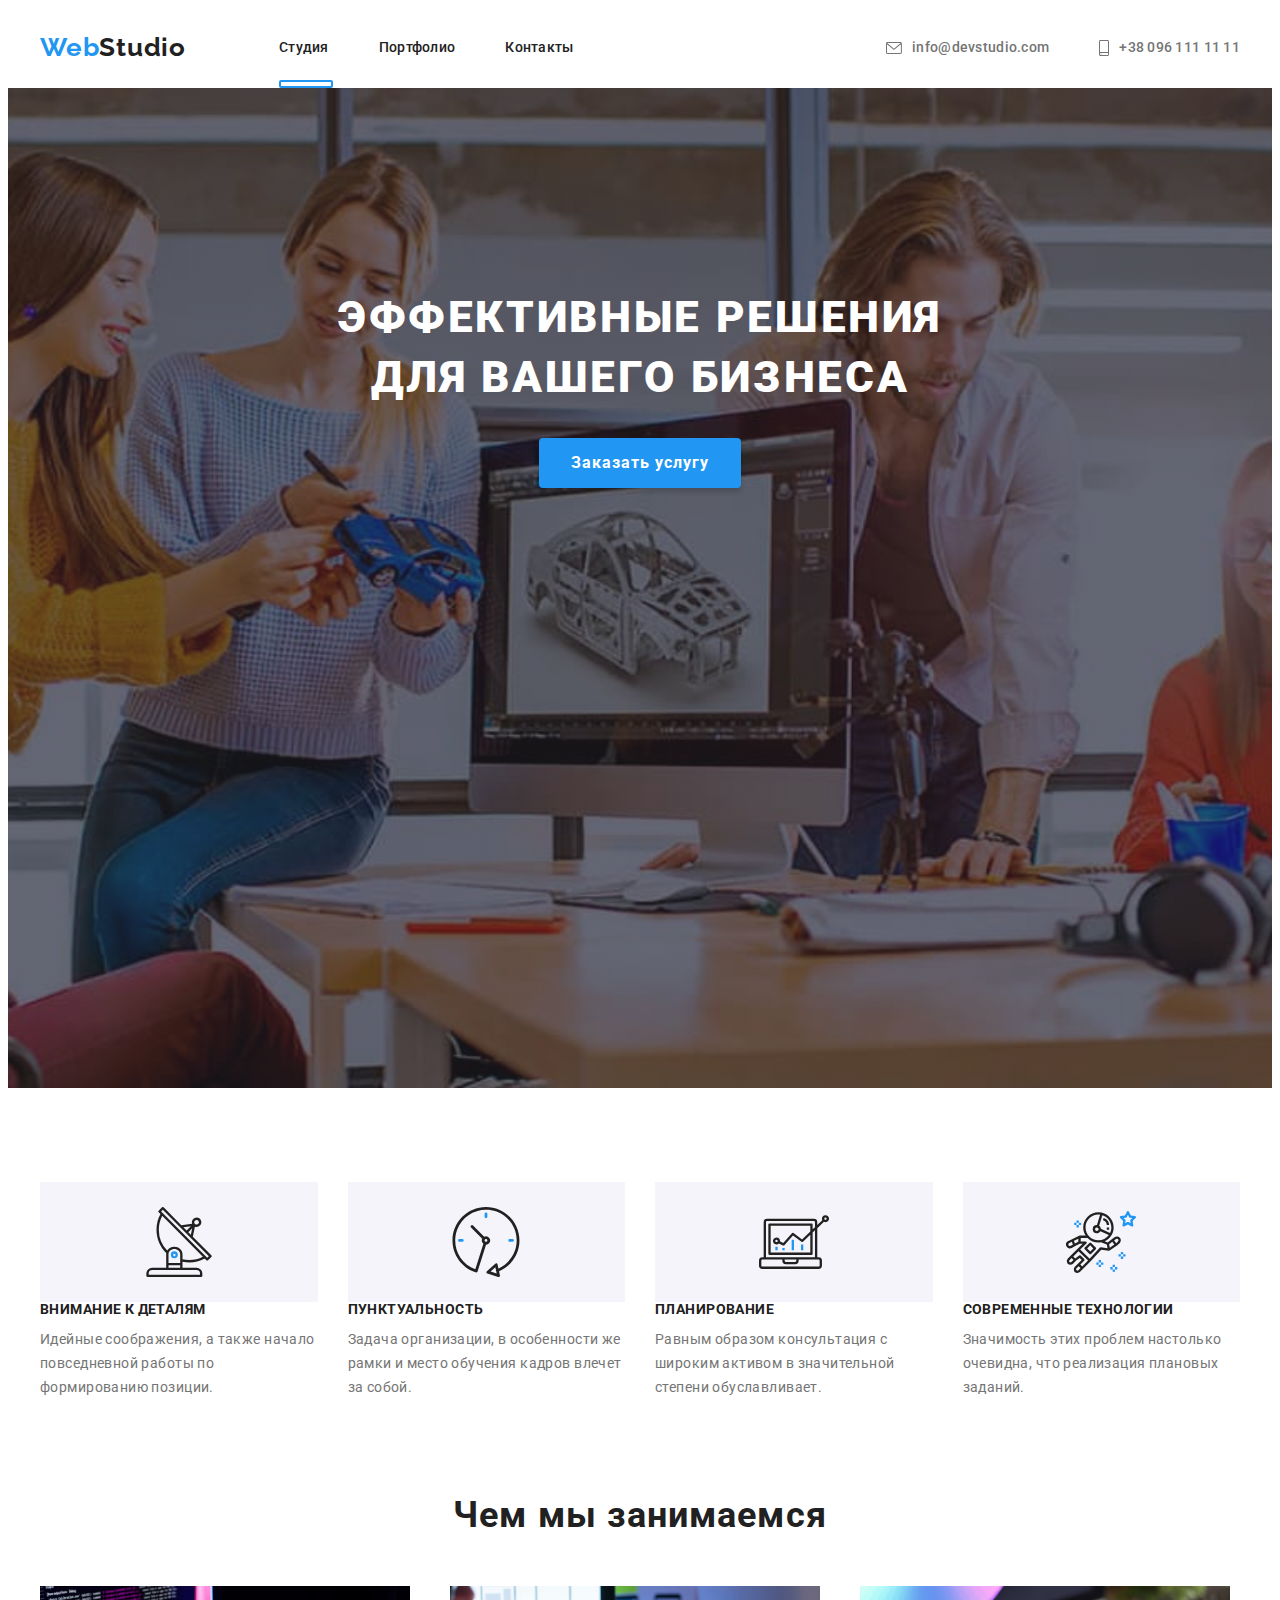
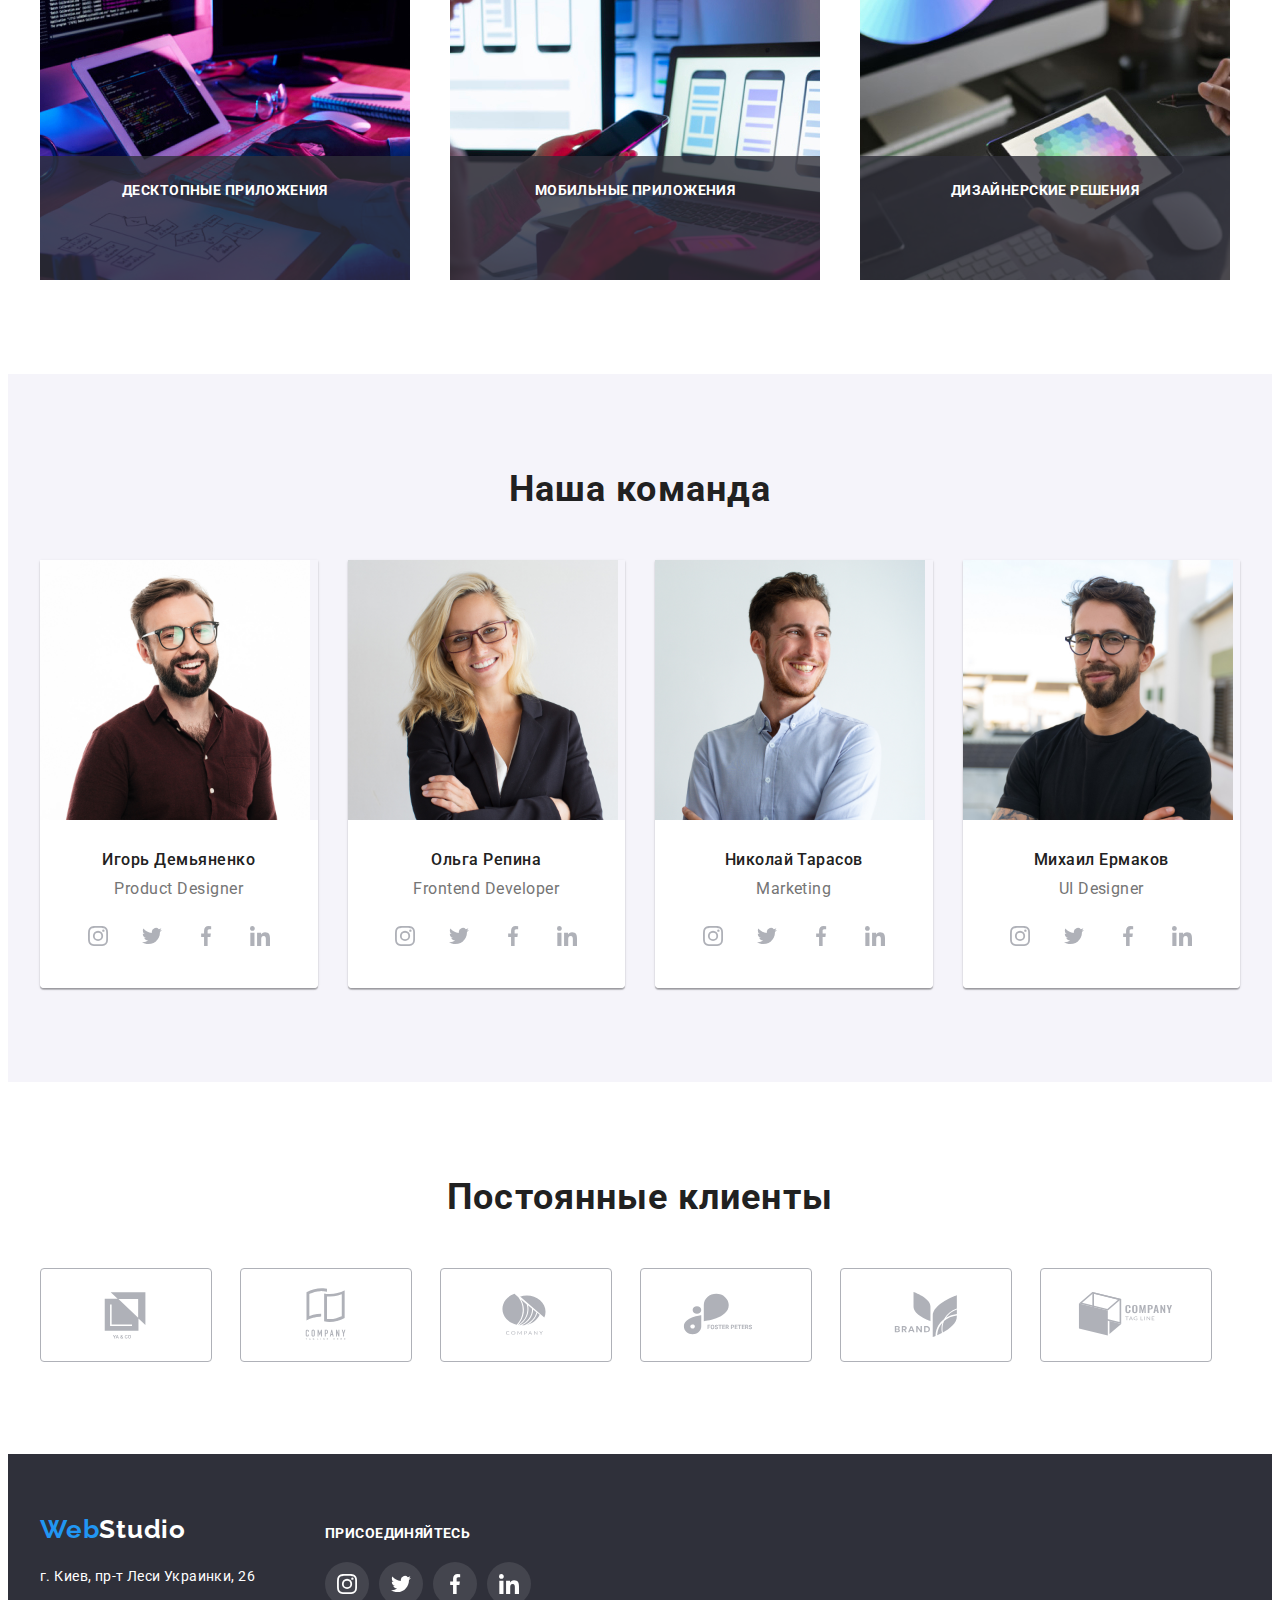
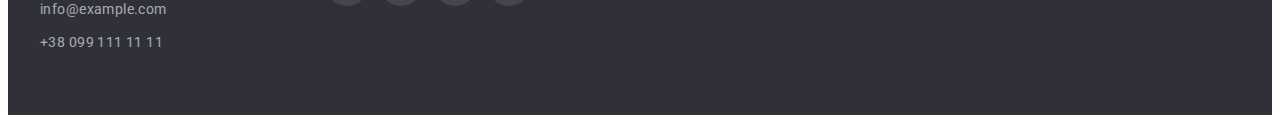
==== index.html @ 401a3b69 "animations+modal window added" ====
<!DOCTYPE html>
<html lang="ru">
  <head>
    <meta charset="UTF-8" />
    <meta http-equiv="X-UA-Compatible" content="IE=edge" />
    <meta name="viewport" content="width=device-width, initial-scale=1.0" />
    <title>WebStudio</title>
    <link rel="preconnect" href="https://fonts.googleapis.com" />
    <link rel="preconnect" href="https://fonts.gstatic.com" crossorigin />
    <link
      href="https://fonts.googleapis.com/css2?family=Raleway:wght@700&family=Roboto:wght@400;500;700;900&display=swap"
      rel="stylesheet"
    />
    <link
      rel="stylesheet"
      href="https://cdnjs.cloudflare.com/ajax/libs/modern-normalize/1.1.0/modern-normalize.min.css"
      integrity="sha512-wpPYUAdjBVSE4KJnH1VR1HeZfpl1ub8YT/NKx4PuQ5NmX2tKuGu6U/JRp5y+Y8XG2tV+wKQpNHVUX03MfMFn9Q=="
      crossorigin="anonymous"
      referrerpolicy="no-referrer"
    />
    <link rel="stylesheet" href="./css/styles.css" />
  </head>

  <body>
    <!-- Header -->
    <header class="site-header">
      <div class="container main-nav">
        <a href="./index.html" lang="en" class="logo link"><span class="accent">Web</span>Studio</a>
        <nav class="site-nav">
          <ul class="nav-list list">
            <li class="nav-item">
              <a href="./index.html" class="nav-link link current">Студия</a>
            </li>
            <li class="nav-item">
              <a href="./portfolio.html" class="nav-link link">Портфолио</a>
            </li>
            <li class="nav-item"><a href="" class="nav-link link">Контакты</a></li>
          </ul>
        </nav>

        <ul class="contacts-list list">
          <li class="contacts-item">
            <a href="mailto:info@devstudio.com" class="contacts-link link">
              <svg class="contacts-icon" width="16" height="12">
                <use href="./images/icons.svg#icon-envelope"></use></svg
              >info@devstudio.com</a
            >
          </li>
          <li class="contacts-item">
            <a href="tel:+380991111111" class="contacts-link link">
              <svg class="contacts-icon" width="10" height="16">
                <use href="./images/icons.svg#icon-smartphone"></use></svg
              >+38 096 111 11 11</a
            >
          </li>
        </ul>
      </div>
    </header>

    <!-- Main section of the page -->
    <main>
      <!-- Hero part -->
      <section class="hero">
        <div class="hero-overlay">
          <div class="container">
            <h1 class="hero-title">Эффективные решения для вашего бизнеса</h1>
            <button type="button" class="button btn-primary" data-modal-open>
              Заказать услугу
            </button>
          </div>
        </div>
      </section>

      <!-- Section of advantages -->
      <section class="advantages section">
        <div class="container">
          <h2 class="visually-hidden">Наши особенности</h2>
          <ul class="advantages-list list">
            <li class="advantages-items">
              <div class="advantages-wrap">
                <svg class="advantages-icon" width="70" height="70">
                  <use href="./images/icons.svg#icon-antenna"></use>
                </svg>
              </div>
              <h3 class="advantages-title">Внимание к деталям</h3>
              <p class="advantages-text">
                Идейные соображения, а также начало повседневной работы по формированию позиции.
              </p>
            </li>

            <li class="advantages-items">
              <div class="advantages-wrap">
                <svg class="advantages-icon" width="70" height="70">
                  <use href="./images/icons.svg#icon-clock"></use>
                </svg>
              </div>
              <h3 class="advantages-title">Пунктуальность</h3>
              <p class="advantages-text">
                Задача организации, в особенности же рамки и место обучения кадров влечет за собой.
              </p>
            </li>

            <li class="advantages-items">
              <div class="advantages-wrap">
                <svg class="advantages-icon" width="70" height="70">
                  <use href="./images/icons.svg#icon-diagram"></use>
                </svg>
              </div>
              <h3 class="advantages-title">Планирование</h3>
              <p class="advantages-text">
                Равным образом консультация с широким активом в значительной степени обуславливает.
              </p>
            </li>

            <li class="advantages-items">
              <div class="advantages-wrap">
                <svg class="advantages-icon">
                  <use href="./images/icons.svg#icon-astronaut"></use>
                </svg>
              </div>
              <h3 class="advantages-title">Современные технологии</h3>
              <p class="advantages-text">
                Значимость этих проблем настолько очевидна, что реализация плановых заданий.
              </p>
            </li>
          </ul>
        </div>
      </section>

      <section class="about">
        <div class="container">
          <h2 class="about-title title">Чем мы занимаемся</h2>
          <ul class="about-list list">
            <li class="about-item">
              <img
                src="./images/computer-working.jpg"
                alt="Разработка алгоритма"
                width="370"
                height="294"
              />
              <p class="about-text">Десктопные приложения</p>
            </li>

            <li class="about-item">
              <img
                src="./images/laptop-working.jpg"
                alt="Разработка приложения"
                width="370"
                height="294"
              />
              <p class="about-text">Мобильные приложения</p>
            </li>

            <li class="about-item">
              <img
                src="./images/tablet-working.jpg"
                alt="Подбор палитры цветов"
                width="370"
                height="294"
              />
              <p class="about-text">Дизайнерские решения</p>
            </li>
          </ul>
        </div>
      </section>

      <!-- Section of team members presentation -->
      <section class="team section">
        <div class="container">
          <h2 class="team-title title">Наша команда</h2>
          <ul class="team-list list">
            <li class="team-item">
              <img src="./images/demianenko.jpg" alt="Product Designer" width="270" height="260" />
              <div class="team-wrapper">
                <h3 class="team-item-title">Игорь Демьяненко</h3>
                <p lang="en" class="team-text">Product Designer</p>
                <ul class="team-socials-list list">
                  <li class="team-socials-item">
                    <a href="" class="team-socials-link" aria-label="instagram">
                      <svg class="team-socials-icon" width="20" height="20">
                        <use href="./images/icons.svg#icon-instagram"></use>
                      </svg>
                    </a>
                  </li>
                  <li class="team-socials-item">
                    <a href="" class="team-socials-link" aria-label="twitter">
                      <svg class="team-socials-icon" width="20" height="20">
                        <use href="./images/icons.svg#icon-twitter"></use>
                      </svg>
                    </a>
                  </li>
                  <li class="team-socials-item">
                    <a href="" class="team-socials-link" aria-label="facebook">
                      <svg class="team-socials-icon" width="20" height="20">
                        <use href="./images/icons.svg#icon-facebook"></use>
                      </svg>
                    </a>
                  </li>
                  <li class="team-socials-item">
                    <a href="" class="team-socials-link" aria-label="linkedin">
                      <svg class="team-socials-icon" width="20" height="20">
                        <use href="./images/icons.svg#icon-linkedin"></use>
                      </svg>
                    </a>
                  </li>
                </ul>
              </div>
            </li>

            <li class="team-item">
              <img src="./images/repina.jpg" alt="Frontend Developer" width="270" height="260" />
              <div class="team-wrapper">
                <h3 class="team-item-title">Ольга Репина</h3>
                <p lang="en" class="team-text">Frontend Developer</p>
                <ul class="team-socials-list list">
                  <li class="team-socials-item">
                    <a href="" class="team-socials-link" aria-label="instagram">
                      <svg class="team-socials-icon" width="20" height="20">
                        <use href="./images/icons.svg#icon-instagram"></use>
                      </svg>
                    </a>
                  </li>
                  <li class="team-socials-item">
                    <a href="" class="team-socials-link" aria-label="twitter">
                      <svg class="team-socials-icon" width="20" height="20">
                        <use href="./images/icons.svg#icon-twitter"></use>
                      </svg>
                    </a>
                  </li>
                  <li class="team-socials-item">
                    <a href="" class="team-socials-link" aria-label="facebook">
                      <svg class="team-socials-icon" width="20" height="20">
                        <use href="./images/icons.svg#icon-facebook"></use>
                      </svg>
                    </a>
                  </li>
                  <li class="team-socials-item">
                    <a href="" class="team-socials-link" aria-label="linkedin">
                      <svg class="team-socials-icon" width="20" height="20">
                        <use href="./images/icons.svg#icon-linkedin"></use>
                      </svg>
                    </a>
                  </li>
                </ul>
              </div>
            </li>

            <li class="team-item">
              <img src="./images/tarasov.jpg" alt="Marketing" width="270" height="260" />
              <div class="team-wrapper">
                <h3 class="team-item-title">Николай Тарасов</h3>
                <p lang="en" class="team-text">Marketing</p>
                <ul class="team-socials-list list">
                  <li class="team-socials-item">
                    <a href="" class="team-socials-link" aria-label="instagram">
                      <svg class="team-socials-icon" width="20" height="20">
                        <use href="./images/icons.svg#icon-instagram"></use>
                      </svg>
                    </a>
                  </li>
                  <li class="team-socials-item">
                    <a href="" class="team-socials-link" aria-label="twitter">
                      <svg class="team-socials-icon" width="20" height="20">
                        <use href="./images/icons.svg#icon-twitter"></use>
                      </svg>
                    </a>
                  </li>
                  <li class="team-socials-item">
                    <a href="" class="team-socials-link" aria-label="facebook">
                      <svg class="team-socials-icon" width="20" height="20">
                        <use href="./images/icons.svg#icon-facebook"></use>
                      </svg>
                    </a>
                  </li>
                  <li class="team-socials-item">
                    <a href="" class="team-socials-link" aria-label="linkedin">
                      <svg class="team-socials-icon" width="20" height="20">
                        <use href="./images/icons.svg#icon-linkedin"></use>
                      </svg>
                    </a>
                  </li>
                </ul>
              </div>
            </li>

            <li class="team-item">
              <img src="./images/yermakov.jpg" alt="UI Designer" width="270" height="260" />
              <div class="team-wrapper">
                <h3 class="team-item-title">Михаил Ермаков</h3>
                <p lang="en" class="team-text">UI Designer</p>
                <ul class="team-socials-list list">
                  <li class="team-socials-item">
                    <a href="" class="team-socials-link" aria-label="instagram">
                      <svg class="team-socials-icon" width="20" height="20">
                        <use href="./images/icons.svg#icon-instagram"></use>
                      </svg>
                    </a>
                  </li>
                  <li class="team-socials-item">
                    <a href="" class="team-socials-link" aria-label="twitter">
                      <svg class="team-socials-icon" width="20" height="20">
                        <use href="./images/icons.svg#icon-twitter"></use>
                      </svg>
                    </a>
                  </li>
                  <li class="team-socials-item">
                    <a href="" class="team-socials-link" aria-label="facebook">
                      <svg class="team-socials-icon" width="20" height="20">
                        <use href="./images/icons.svg#icon-facebook"></use>
                      </svg>
                    </a>
                  </li>
                  <li class="team-socials-item">
                    <a href="" class="team-socials-link" aria-label="linkedin">
                      <svg class="team-socials-icon" width="20" height="20">
                        <use href="./images/icons.svg#icon-linkedin"></use>
                      </svg>
                    </a>
                  </li>
                </ul>
              </div>
            </li>
          </ul>
        </div>
      </section>

      <section class="clients section">
        <div class="container">
          <h2 class="clients-title title">Постоянные клиенты</h2>
          <ul class="clients-list list">
            <li class="clients-item">
              <a href="" class="clients-link">
                <svg class="clients-icon" width="106" height="60">
                  <use href="./images/icons.svg#icon-client-one"></use>
                </svg>
              </a>
            </li>

            <li class="clients-item">
              <a href="" class="clients-link">
                <svg class="clients-icon" width="106" height="60">
                  <use href="./images/icons.svg#icon-client-two"></use>
                </svg>
              </a>
            </li>

            <li class="clients-item">
              <a href="" class="clients-link">
                <svg class="clients-icon" width="106" height="60">
                  <use href="./images/icons.svg#icon-client-three"></use>
                </svg>
              </a>
            </li>

            <li class="clients-item">
              <a href="" class="clients-link">
                <svg class="clients-icon" width="106" height="60">
                  <use href="./images/icons.svg#icon-client-four"></use>
                </svg>
              </a>
            </li>

            <li class="clients-item">
              <a href="" class="clients-link">
                <svg class="clients-icon" width="106" height="60">
                  <use href="./images/icons.svg#icon-client-five"></use>
                </svg>
              </a>
            </li>

            <li class="clients-item">
              <a href="" class="clients-link">
                <svg class="clients-icon" width="106" height="60">
                  <use href="./images/icons.svg#icon-client-six"></use>
                </svg>
              </a>
            </li>
          </ul>
        </div>
      </section>
    </main>

    <!-- Footer -->
    <footer class="footer">
      <div class="container">
        <div class="adress-wrapper">
          <a href="./index.html" lang="en" class="logo link"
            ><span class="accent">Web</span>Studio</a
          >
          <address class="adress">
            <ul class="adress-list list">
              <li class="adress-item">
                <a
                  href="https://goo.gl/maps/kHpRwScm4gV7EPfF7"
                  target="_blank"
                  rel="noopener noreferer nofollow"
                  class="adress-link link"
                  >г. Киев, пр-т Леси Украинки, 26</a
                >
              </li>

              <li class="adress-item">
                <a href="mailto:info@example.com" class="adress-link link adress-color"
                  >info@example.com</a
                >
              </li>

              <li class="adress-item">
                <a href="tel:+380991111111" class="adress-link link adress-color"
                  >+38 099 111 11 11</a
                >
              </li>
            </ul>
          </address>
        </div>

        <div class="socials-wrapper">
          <p class="socials-title">Присоединяйтесь</p>
          <ul class="socials-list list">
            <li class="socials-item">
              <a href="" class="socials-link" aria-label="instagram">
                <svg class="socials-icon" width="20" height="20">
                  <use href="./images/icons.svg#icon-instagram"></use>
                </svg>
              </a>
            </li>
            <li class="socials-item">
              <a href="" class="socials-link" aria-label="twitter">
                <svg class="socials-icon" width="20" height="20">
                  <use href="./images/icons.svg#icon-twitter"></use>
                </svg>
              </a>
            </li>
            <li class="socials-item">
              <a href="" class="socials-link" aria-label="facebook">
                <svg class="socials-icon" width="20" height="20">
                  <use href="./images/icons.svg#icon-facebook"></use>
                </svg>
              </a>
            </li>
            <li class="socials-item">
              <a href="" class="socials-link" aria-label="linkedin">
                <svg class="socials-icon" width="20" height="20">
                  <use href="./images/icons.svg#icon-linkedin"></use>
                </svg>
              </a>
            </li>
          </ul>
        </div>
      </div>
    </footer>

    <div class="backdrop is-hidden" data-modal>
      <div class="modal-window">
        <button type="button" class="modal-button" data-modal-close>
          <svg class="modal-button-icon" width="11" height="11">
            <use href="./images/icons.svg#icon-close"></use>
          </svg>
        </button>
      </div>
    </div>

    <script src="./js/modal.js"></script>
  </body>
</html>
---- css/styles.css ----
/* Set of colors */
:root {
  --accent-color: #2196f3;

  --first-icon-color: #afb1b8;
  --second-icon-color: #ffffff;
  --third-icon-color: rgba(255, 255, 255, 0.1);

  --header-border-color: #ececec;
  --cards-border-color: #eeeeee;

  --first-title-color: #ffffff;
  --second-title-color: #212121;
  --third-title-color: #000000;

  --first-text-color: #757575;
  --second-text-color: #ffffff;
  --third-text-color: rgba(255, 255, 255, 0.6);

  --first-bg-color: #ffffff;
  --second-bg-color: #e5e5e5;
  --third-bg-color: #f5f4fa;
  --fourth-bg-color: #2f303a;
  --hero-bg-color: #c4c4c4;
  --fifth-bg-color: #757575;

  --first-btn-color: #2196f3;
  --second-btn-color: #188ce8;
  --third-btn-color: #f5f4fa;

  --section-padding-size: 94px;
  --photo-gap-size: 30px;
  --card-gap-size: 30px;
  --footer-padding-size: 60px;

  --bg-color-opacity: rgba(47, 48, 58, 0.8);

  --cards-bg-color: rgba(33, 150, 243, 0.9);

  --timing-function: cubic-bezier(0.4, 0, 0.2, 1);

  --modal-backdrop-color: rgba(0, 0, 0, 0.2);
}

h1,
h2,
h3,
h4,
h5,
h6,
p,
ul {
  margin-top: 0;
  margin-bottom: 0;
}

img {
  display: block;
  max-width: 100%;
  height: auto;
}

body {
  color: var(--first-text-color);
  background-color: var(--first-bg-color);
  font-family: 'Roboto', sans-serif;
}

/* Making the title hidden */
.visually-hidden {
  position: absolute;
  white-space: nowrap;
  width: 1px;
  height: 1px;
  overflow: hidden;
  border: 0;
  padding: 0;
  clip: rect(0 0 0 0);
  clip-path: inset(50%);
  margin: -1px;
}

/* Reset of list */
.list {
  padding-left: 0;
  padding-right: 0;

  list-style: none;
}

/* Reset of text underline */
.link {
  text-decoration: none;
}

/* Setting the accent colour */
.accent {
  color: var(--accent-color);
}

/* Setting the button properties */
.button {
  padding: 10px 32px;
  min-width: 200px;

  align-items: center;
  font-family: inherit;
  font-weight: 700;
  font-size: 16px;
  letter-spacing: 0.06em;
  line-height: 1.88;
  text-align: center;

  border-radius: 4px;
  border: transparent;
  box-shadow: 0px 4px 4px rgba(0, 0, 0, 0.15);
}

.title {
  margin-bottom: 50px;

  color: var(--second-title-color);
  font-weight: 700;
  font-size: 36px;
  letter-spacing: 0.03em;
  line-height: 1.17;
  text-align: center;
}

.container {
  margin-left: auto;
  margin-right: auto;
  width: 1200px;
  padding-left: 15px;
  padding-right: 15px;

  /* outline: 2px solid tomato; */
}

.section {
  padding-top: var(--section-padding-size);
  padding-bottom: var(--section-padding-size);
}

/* ---------------------Header----------------------- */
.main-nav {
  display: flex;
  align-items: center;
}

.logo {
  display: block;
  padding-top: 24px;
  padding-bottom: 25px;
  margin-right: 93px;

  font-family: 'Raleway';
  font-weight: 700;
  font-size: 26px;
  line-height: 1.19;
  letter-spacing: 0.03em;
  color: var(--second-title-color);
}

.site-nav {
  display: flex;

  font-weight: 500;
  font-size: 14px;
  line-height: 1.14;
  letter-spacing: 0.02em;
}

.nav-list {
  display: flex;

  color: var(--second-title-color);
}

.nav-item {
  position: relative;
}

.nav-item:not(:last-child) {
  margin-right: 50px;
}

.nav-link {
  display: block;
  padding-top: 32px;
  padding-bottom: 32px;

  color: inherit;

  transition: color 250ms var(--timing-function);
}

.nav-link::after {
  content: '';

  position: absolute;
  bottom: 0;
  left: 0;
  width: 100%;
  height: 4px;

  display: block;

  border: 2px solid var(--accent-color);
  border-radius: 2px;

  transform: scaleX(0);

  transition: transform 250ms var(--timing-function);
}

.nav-link:hover::after,
.nav-link:focus::after {
  transform: scaleX(1);
}

.nav-link:hover,
.nav-link:focus {
  color: var(--accent-color);
}

.nav-link.current::after {
  transform: none;
}

/* -----Contacts----- */
.contacts-list {
  display: flex;
  margin-left: auto;

  font-weight: 500;
  font-size: 14px;
  line-height: 1.14;
  letter-spacing: 0.02em;
}

.contacts-item:not(:last-child) {
  margin-right: 50px;
}

.contacts-link {
  display: block;
  padding-top: 32px;
  padding-bottom: 32px;

  color: inherit;

  transition: color 250ms var(--timing-function);
}

.contacts-link:hover,
.contacts-link:focus {
  color: var(--accent-color);
}

.contacts-icon {
  vertical-align: middle;
  fill: currentColor;
  margin-right: 10px;
}

/* ---------------------Main part of first page----------------------- */
/* -----Hero----- */
.hero {
  text-align: center;
}

.hero-overlay {
  margin-right: auto;
  margin-left: auto;
  padding-top: 200px;
  padding-bottom: 200px;

  height: 600px;
  max-width: 1600px;
  background-color: var(--hero-bg-color);
  background-image: linear-gradient(rgba(47, 48, 58, 0.4), rgba(47, 48, 58, 0.4)),
    url(../images/hero-img.jpg);
  background-size: cover;
  background-position: center;
}

.hero-title {
  margin: 0 auto 30px auto;
  max-width: 696px;

  font-weight: 900;
  font-size: 44px;
  line-height: 1.36;
  letter-spacing: 0.06em;
  text-transform: uppercase;
  color: var(--first-title-color);
}

/* Button */
.button.btn-primary {
  color: var(--second-text-color);
  background-color: var(--first-btn-color);

  transition: background-color 250ms var(--timing-function);
}

.button.btn-primary:hover,
.button.btn-primary:focus {
  background-color: var(--second-btn-color);
}

/* -----Advantages----- */

.advantages-list {
  display: flex;
}

.advantages-items {
  max-width: calc((100% - 3 * var(--card-gap-size)) / 4);
}

.advantages-items:not(:last-child) {
  margin-right: var(--card-gap-size);
}

.advantages-wrap {
  display: flex;
  justify-content: center;
  align-items: center;

  height: 120px;
  background-color: var(--third-bg-color);
}

.advantages-icon {
  width: 70px;
  height: 70px;
}

.advantages-title {
  margin-bottom: 10px;

  font-weight: 700;
  font-size: 14px;
  line-height: 1.14;
  letter-spacing: 0.03em;
  text-transform: uppercase;
  color: var(--second-title-color);
}

.advantages-text {
  font-size: 14px;
  line-height: 1.71;
  letter-spacing: 0.03em;
}

/* -----About----- */
.about {
  padding-bottom: var(--section-padding-size);
}

.about-list {
  display: flex;
}

.about-item {
  position: relative;
}

.about-item {
  flex-basis: calc((100% - 2 * var(--photo-gap-size)) / 3);
}

.about-item:not(:last-child) {
  margin-right: var(--photo-gap-size);
}

.about-text {
  position: absolute;
  left: 0;
  bottom: 0;

  padding: 27px 0;

  width: 370px;
  height: 70px;

  text-transform: uppercase;
  font-weight: 700;
  font-size: 14px;
  line-height: 1.14;
  text-align: center;
  letter-spacing: 0.03em;
  color: var(--first-title-color);
  background-color: var(--bg-color-opacity);
}

/* -----Team----- */
.team {
  background-color: var(--third-bg-color);
  text-align: center;
}

.team-list {
  display: flex;
}

.team-item {
  flex-basis: calc((100% - 3 * var(--card-gap-size)) / 4);

  font-size: 16px;
  line-height: 1.19;
  letter-spacing: 0.03em;

  box-shadow: 0px 1px 3px rgba(0, 0, 0, 0.12), 0px 1px 1px rgba(0, 0, 0, 0.14),
    0px 2px 1px rgba(0, 0, 0, 0.2);
  border-radius: 0px 0px 4px 4px;
}

.team-item:not(:last-child) {
  margin-right: var(--card-gap-size);
}

.team-wrapper {
  padding-top: 30px;
  padding-bottom: 30px;

  background-color: var(--first-bg-color);
  border-radius: 0px 0px 4px 4px;
}

.team-item-title {
  margin-bottom: 10px;

  font-size: 16px;
  font-weight: 500;
  color: var(--second-title-color);
}

.team-text {
  margin-bottom: 16px;
}

.team-socials-list {
  display: flex;
  justify-content: center;
}

.team-socials-item {
  height: 44px;
  width: 44px;
}

.team-socials-item:not(:last-child) {
  margin-right: 10px;
}

.team-socials-link {
  width: 100%;
  height: 100%;
  display: flex;
  justify-content: center;
  align-items: center;

  color: var(--first-icon-color);
  background-color: transparent;
  border-radius: 50%;

  transition: color 250ms var(--timing-function), background-color 250ms var(--timing-function);
}

.team-socials-link:hover,
.team-socials-link:focus {
  color: var(--second-text-color);
  background-color: var(--accent-color);
}

.team-socials-icon {
  fill: currentColor;
}

/* -----Clients----- */
.clients-list {
  display: flex;
}

.clients-item {
  height: 92px;
  width: 170px;
}

.clients-item:not(:last-child) {
  margin-right: var(--card-gap-size);
}

.clients-link {
  display: flex;
  justify-content: center;
  align-items: center;

  width: 100%;
  height: 100%;

  outline: transparent;
  border: 1px solid var(--first-icon-color);
  border-radius: 4px;
  color: var(--first-icon-color);

  transition: color 250ms var(--timing-function), border 250ms var(--timing-function);
}

.clients-link:hover,
.clients-link:focus {
  color: var(--accent-color);
  border: 1px solid var(--accent-color);
}

.clients-icon {
  fill: currentColor;
}

/* ---------------------Footer----------------------- */
.footer {
  padding-top: var(--footer-padding-size);
  padding-bottom: var(--footer-padding-size);

  background-color: var(--fourth-bg-color);
}

.footer > .container {
  display: flex;
  align-items: baseline;
}

.adress-wrapper {
  margin-right: 70px;
}

.footer .logo {
  margin-bottom: 20px;
  padding-top: 0;
  padding-bottom: 0;
  margin-right: 0;

  color: var(--first-title-color);
}

.adress-item {
  font-size: 14px;
  line-height: 1.71;
  letter-spacing: 0.03em;
  color: var(--first-title-color);
}

.adress-item:not(:last-child) {
  margin-bottom: 9px;
}

.adress-link {
  color: inherit;
  font-style: normal;

  transition: color 250ms var(--timing-function);
}

.adress-link:hover,
.adress-link:focus {
  color: var(--accent-color);
}

.adress-color {
  color: var(--third-text-color);
}

.socials-title {
  margin-bottom: 20px;

  text-transform: uppercase;
  font-weight: 700;
  color: var(--first-title-color);
  font-size: 14px;
  line-height: 1.14;
  letter-spacing: 0.03em;
}

.socials-list {
  display: flex;
}

.socials-item {
  width: 44px;
  height: 44px;
}

.socials-item:not(:last-child) {
  margin-right: 10px;
}

.socials-link {
  display: flex;
  justify-content: center;
  align-items: center;

  width: 100%;
  height: 100%;

  border-radius: 50%;
  background-color: var(--third-icon-color);
  color: var(--second-icon-color);

  transition: background-color 250ms var(--timing-function);
}

.socials-link:hover,
.socials-link:focus {
  background-color: var(--accent-color);
}

.socials-icon {
  fill: currentColor;
}

/* ---------------------Main part of portfolio page----------------------- */
/* -----Buttons line----- */
.works-list {
  display: flex;
  justify-content: center;
  margin-bottom: 56px;
}

.works-item:not(:last-child) {
  margin-right: 8px;
}

.works-button {
  border-radius: 4px;
  border: transparent;
  padding: 6px 22px;

  font-weight: 500;
  font-size: 16px;
  line-height: 1.62;
  text-align: center;
  letter-spacing: 0.03em;
}

.works-button.btn-primary {
  font-family: inherit;
  color: var(--second-title-color);
  background-color: var(--third-btn-color);

  transition: color 250ms var(--timing-function), background-color 250ms var(--timing-function),
    box-shadow 250ms var(--timing-function);
}

.works-button.btn-primary:hover,
.works-button.btn-primary:focus {
  outline: transparent;
  color: var(--first-title-color);
  background-color: var(--first-btn-color);
  box-shadow: 0px 3px 1px rgba(0, 0, 0, 0.1), 0px 1px 2px rgba(0, 0, 0, 0.08),
    0px 2px 2px rgba(0, 0, 0, 0.12);
}

.works-button.active {
  color: var(--first-title-color);
  background-color: var(--first-btn-color);
  box-shadow: 0px 3px 1px rgba(0, 0, 0, 0.1), 0px 1px 2px rgba(0, 0, 0, 0.08),
    0px 2px 2px rgba(0, 0, 0, 0.12);
}

/* works examples sheet */
.examples-list {
  display: flex;
  flex-wrap: wrap;
  margin: calc(var(--card-gap-size) / -2);
}

.examples-item {
  flex-basis: calc((100% - (3 * var(--card-gap-size))) / 3);
  margin: calc(var(--card-gap-size) / 2);
}

.examples-card {
  display: block;
  text-decoration: none;

  transition: box-shadow 250ms var(--timing-function);
}

.examples-card:hover,
.examples-card:focus {
  box-shadow: 0px 1px 1px rgba(0, 0, 0, 0.12), 0px 4px 4px rgba(0, 0, 0, 0.06),
    1px 4px 6px rgba(0, 0, 0, 0.16);
}

.card-tumb {
  position: relative;
  overflow: hidden;
}

.examples-overlay {
  position: absolute;
  top: 100%;
  left: 0;

  width: 100%;
  height: 100%;

  background-color: var(--cards-bg-color);
  transition: transform 250ms var(--timing-function);
}

.examples-card:hover .examples-overlay,
.examples-card:focus .examples-overlay {
  transform: translateY(-100%);
}

.examples-overlay-text {
  position: absolute;
  top: 50%;
  left: 50%;
  transform: translate(-50%, -50%);

  width: 322px;
  min-height: 168px;

  font-size: 18px;
  line-height: 1.56;
  letter-spacing: 0.03em;
  color: var(--first-title-color);
}

.examples-item-wrapper {
  padding: 20px 24px 20px 24px;
  border-bottom: 1px solid var(--cards-border-color);
  border-left: 1px solid var(--cards-border-color);
  border-right: 1px solid var(--cards-border-color);
}

.examples-title {
  margin-bottom: 4px;

  font-weight: 700;
  font-size: 18px;
  line-height: 2;
  letter-spacing: 0.06em;
  color: var(--second-title-color);
}

.examples-text {
  font-size: 16px;
  line-height: 1.88;
  letter-spacing: 0.03em;
  color: var(--first-text-color);
}

.backdrop {
  position: fixed;

  top: 0;
  left: 0;

  width: 100vw;
  height: 100vh;

  background-color: var(--modal-backdrop-color);
  opacity: 1;
  transition: opacity 250ms var(--timing-function);
}

.backdrop.is-hidden {
  opacity: 0;
  pointer-events: none;
}

.backdrop.is-hidden .modal-window {
  transform: translate(-50%, -50%) scale(1.1);
}

.modal-window {
  position: absolute;
  top: 50%;
  left: 50%;
  transform: translate(-50%, -50%) scale(1);

  min-height: 581px;
  min-width: 528px;

  background-color: var(--first-bg-color);
  box-shadow: 0px 1px 3px rgba(0, 0, 0, 0.12), 0px 1px 1px rgba(0, 0, 0, 0.14),
    0px 2px 1px rgba(0, 0, 0, 0.2);
  border-radius: 4px;

  transition: transform 250ms var(--timing-function);
}

.modal-button {
  position: absolute;
  right: 8px;
  top: 8px;

  display: flex;
  justify-content: center;
  align-items: center;

  width: 30px;
  height: 30px;

  border: 1px solid rgba(0, 0, 0, 0.1);
  border-radius: 50%;
  fill: var(--third-title-color);

  transition: color 250ms var(--timing-function);
}

.modal-button:hover {
  color: var(--accent-color);
}

.modal-button-icon {
  fill: currentColor;
}
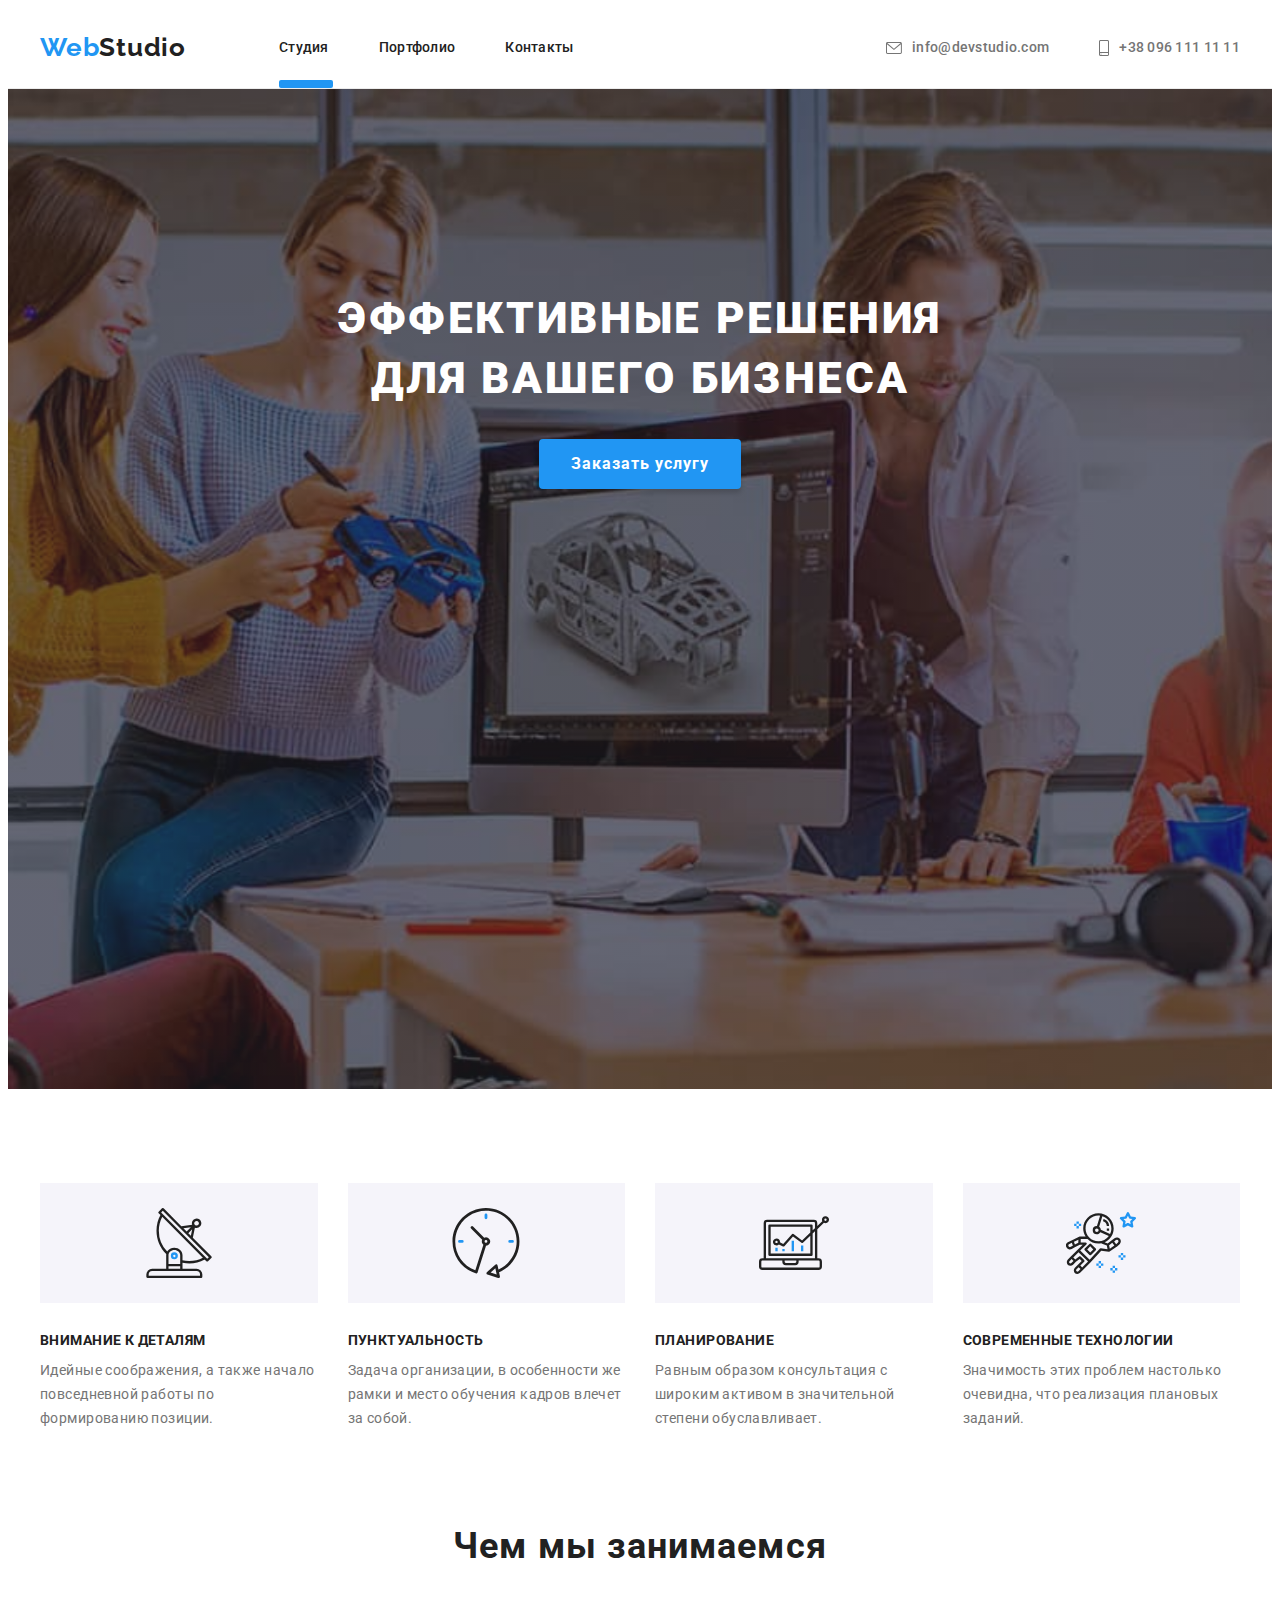
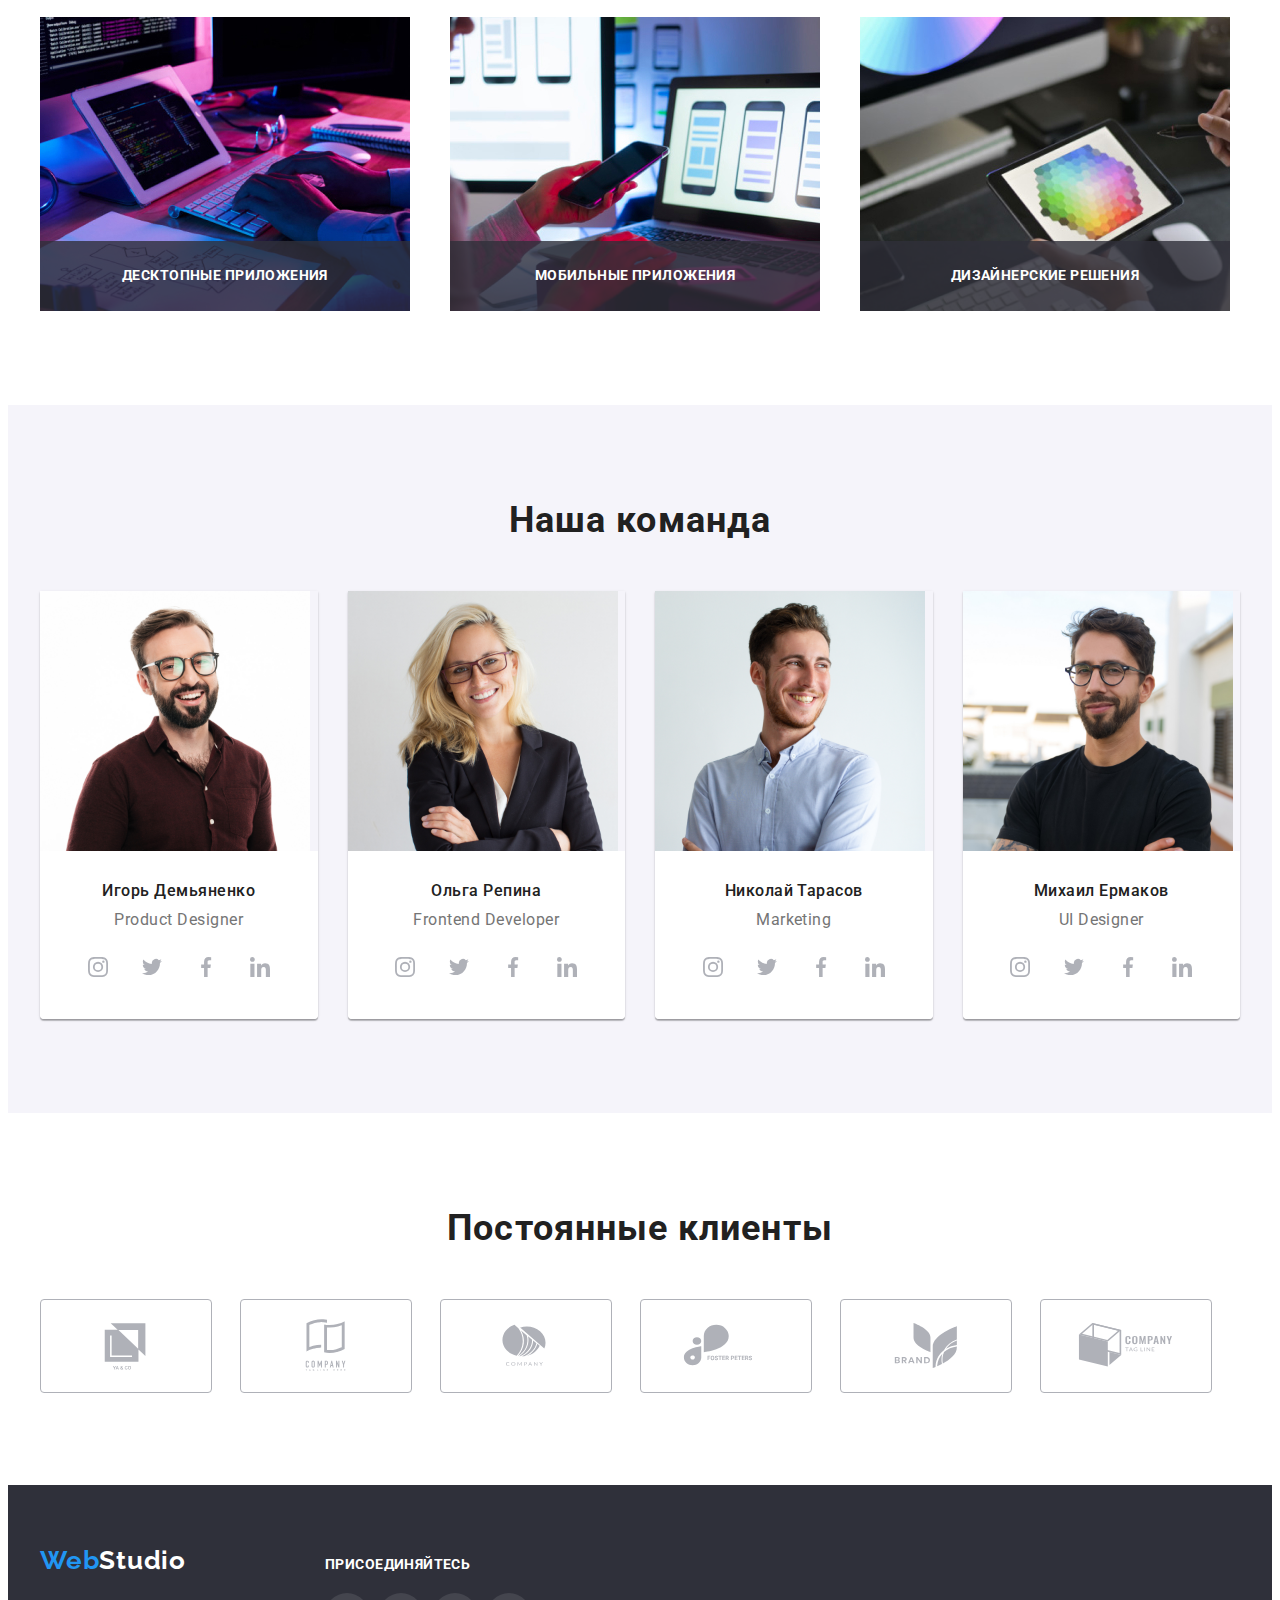
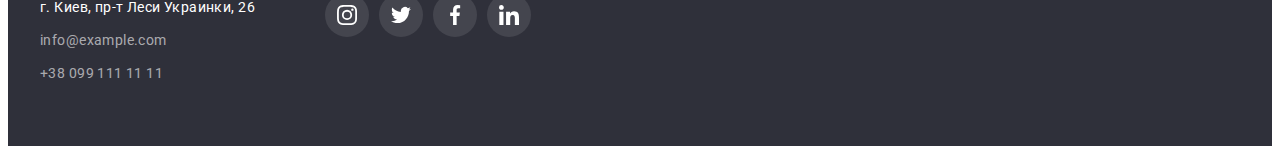
==== commit d0ada0ca: "homework check" ====
--- a/index.html
+++ b/index.html
@@ -23,7 +23,7 @@
 
   <body>
     <!-- Header -->
-    <header class="site-header">
+    <header class="page-header">
       <div class="container main-nav">
         <a href="./index.html" lang="en" class="logo link"><span class="accent">Web</span>Studio</a>
         <nav class="site-nav">
--- a/css/styles.css
+++ b/css/styles.css
@@ -143,6 +143,10 @@
 }
 
 /* ---------------------Header----------------------- */
+.page-header {
+  border-bottom: 1px solid var(--header-border-color);
+}
+
 .main-nav {
   display: flex;
   align-items: center;
@@ -208,6 +212,7 @@
 
   border: 2px solid var(--accent-color);
   border-radius: 2px;
+  background-color: var(--accent-color);
 
   transform: scaleX(0);
 
@@ -328,6 +333,7 @@
   display: flex;
   justify-content: center;
   align-items: center;
+  margin-bottom: 30px;
 
   height: 120px;
   background-color: var(--third-bg-color);
@@ -380,8 +386,9 @@
   position: absolute;
   left: 0;
   bottom: 0;
-
-  padding: 27px 0;
+  display: flex;
+  justify-content: center;
+  align-items: center;
 
   width: 370px;
   height: 70px;
@@ -767,15 +774,18 @@
 
   background-color: var(--modal-backdrop-color);
   opacity: 1;
-  transition: opacity 250ms var(--timing-function);
+  visibility: visible;
+  transition: opacity 250ms var(--timing-function), visibility 250ms var(--timing-function);
 }
 
 .backdrop.is-hidden {
   opacity: 0;
   pointer-events: none;
+  visibility: hidden;
 }
 
 .backdrop.is-hidden .modal-window {
+  opacity: 0;
   transform: translate(-50%, -50%) scale(1.1);
 }
 
@@ -792,8 +802,9 @@
   box-shadow: 0px 1px 3px rgba(0, 0, 0, 0.12), 0px 1px 1px rgba(0, 0, 0, 0.14),
     0px 2px 1px rgba(0, 0, 0, 0.2);
   border-radius: 4px;
-
-  transition: transform 250ms var(--timing-function);
+  opacity: 1;
+
+  transition: transform 250ms var(--timing-function), opacity 250ms var(--timing-function);
 }
 
 .modal-button {
